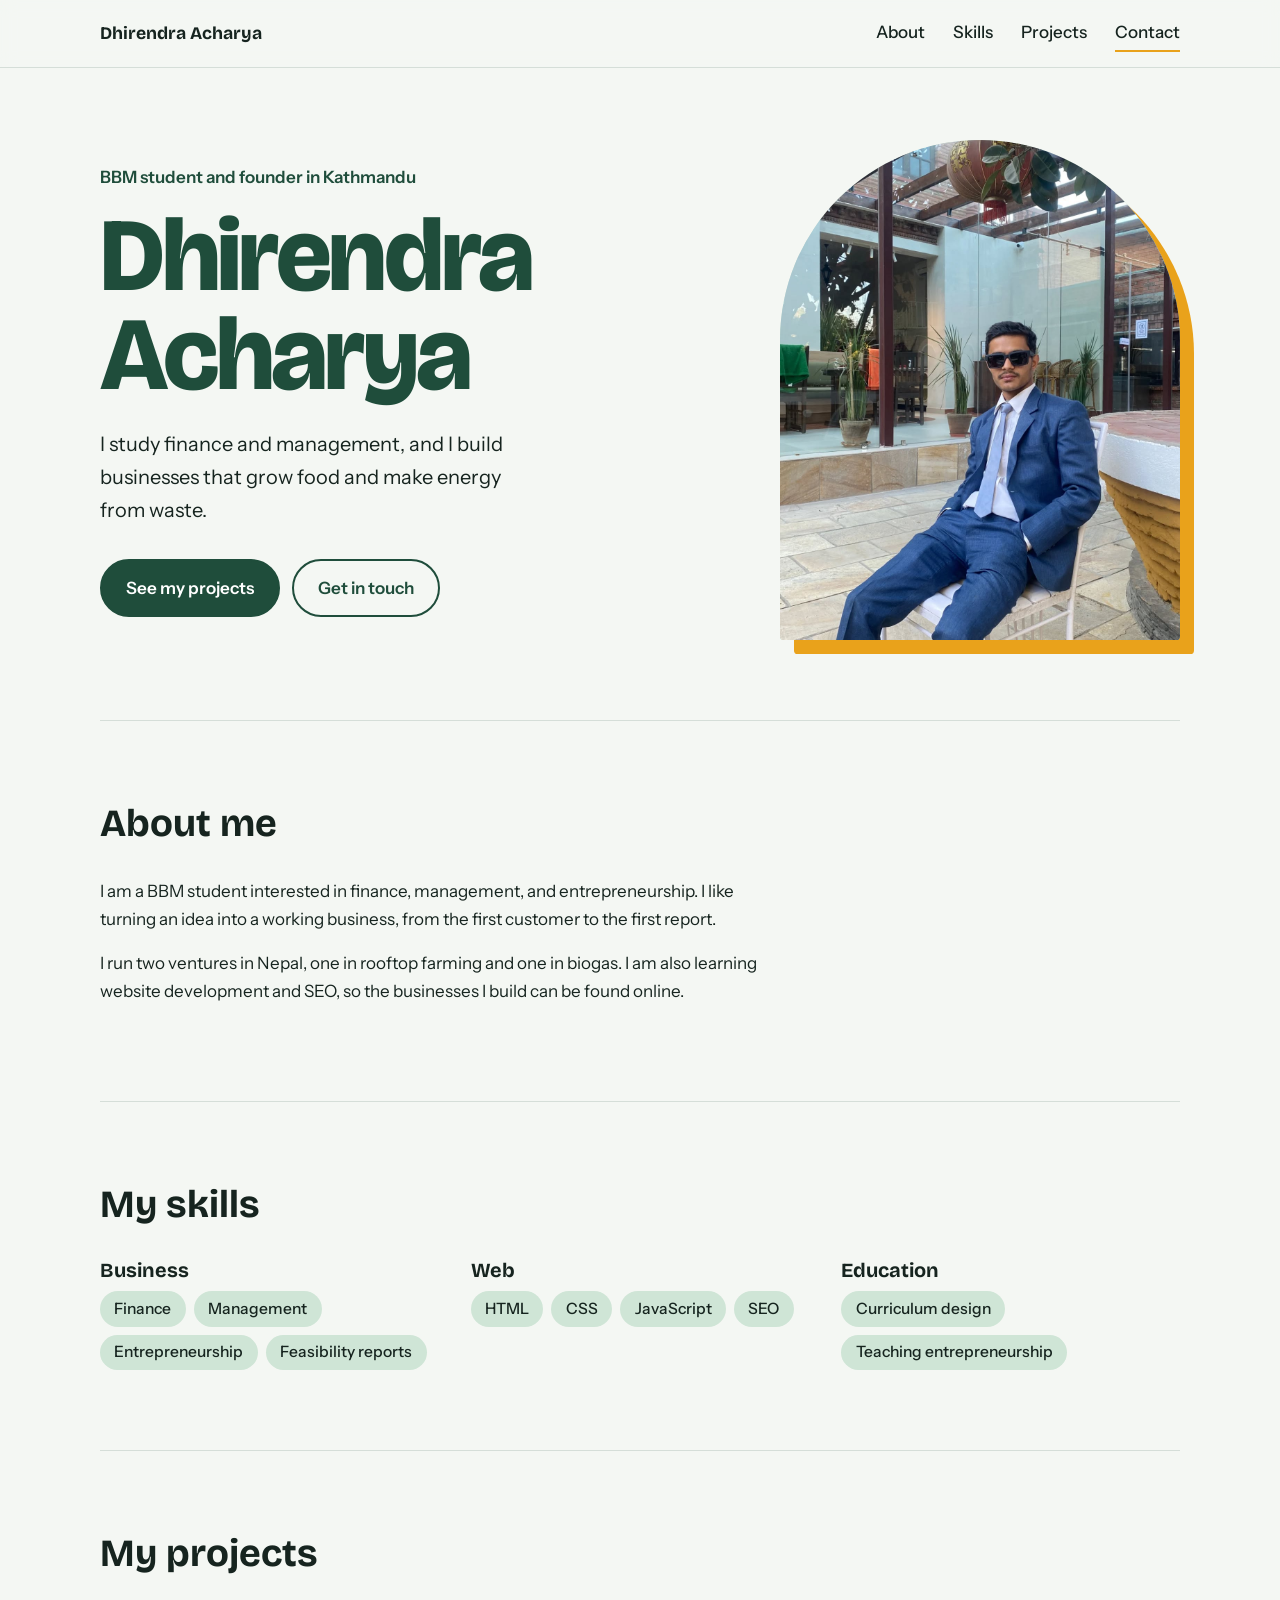
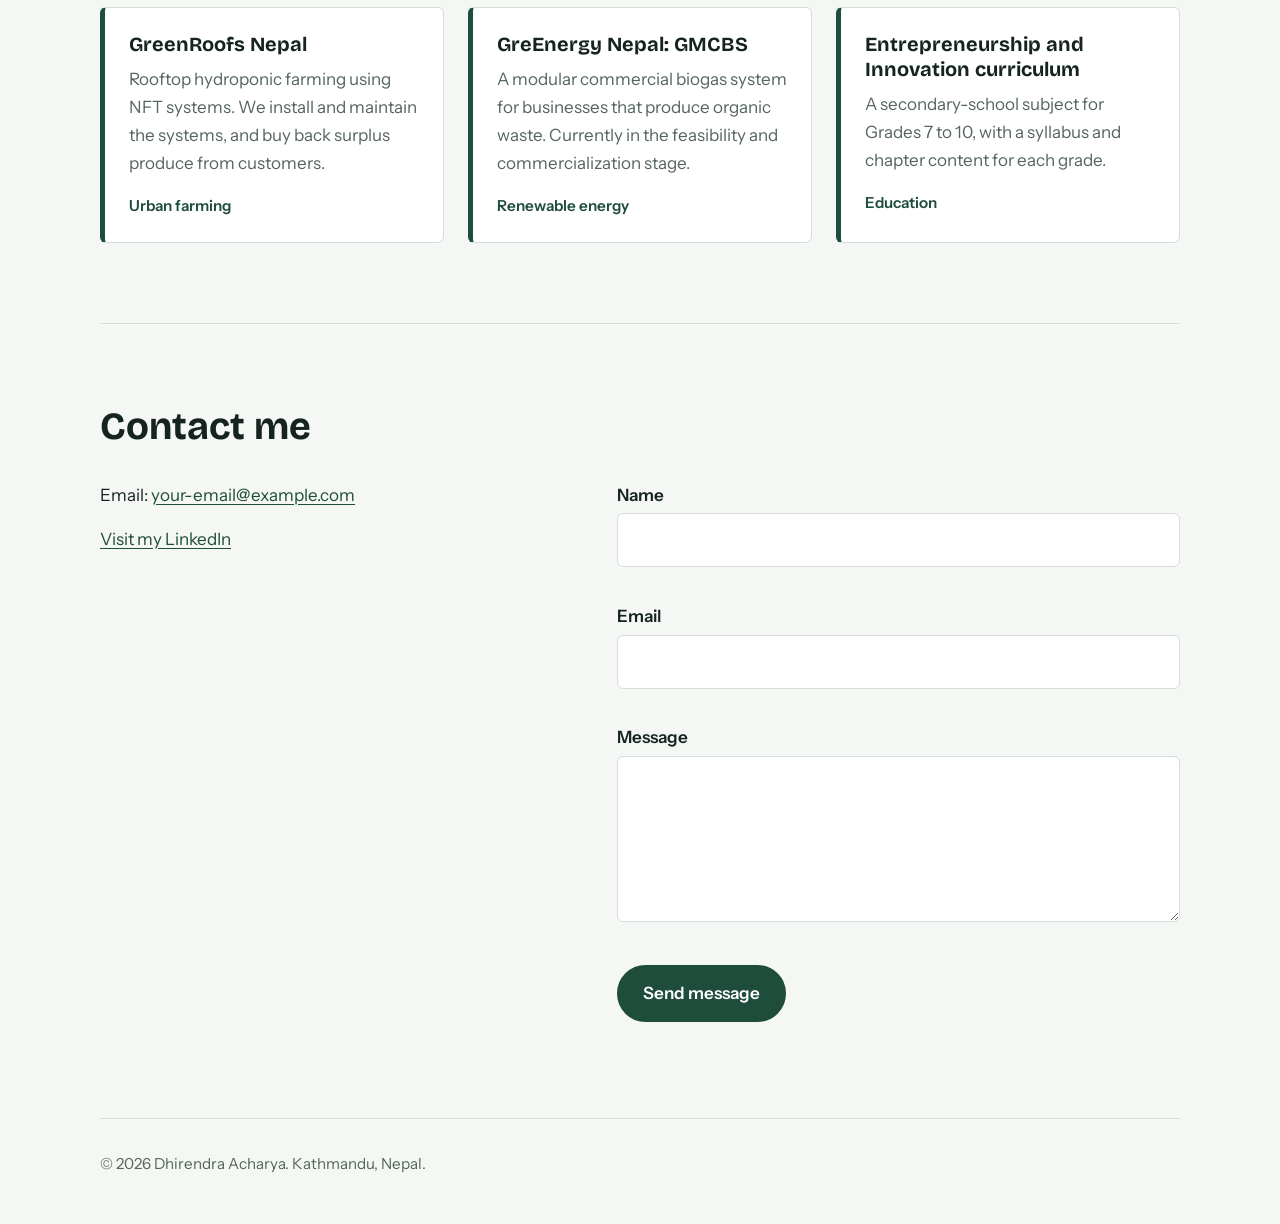
==== index.html @ 33b30f28 "Initial commit: portfolio website" ====
<!DOCTYPE html>
<html lang="en">
<head>
  <meta charset="UTF-8">
  <meta name="viewport" content="width=device-width, initial-scale=1">
  <title>Dhirendra Acharya | BBM Student and Founder, Kathmandu</title>
  <meta name="description" content="Portfolio of Dhirendra Acharya, a BBM student and entrepreneur in Kathmandu working in finance, management, and green technology.">
  <link rel="preconnect" href="https://fonts.googleapis.com">
  <link rel="preconnect" href="https://fonts.gstatic.com" crossorigin>
  <link href="https://fonts.googleapis.com/css2?family=Bricolage+Grotesque:opsz,wght@12..96,500;12..96,700;12..96,800&family=Instrument+Sans:wght@400;500;600&display=swap" rel="stylesheet">
  <link rel="stylesheet" href="style.css">
</head>
<body>

  <a class="skip" href="#main">Skip to content</a>

  <header class="site-header">
    <a class="brand" href="#top">Dhirendra Acharya</a>
    <button class="menu-btn" aria-expanded="false" aria-controls="nav">Menu</button>
    <nav id="nav" class="nav" aria-label="Main">
      <a href="#about">About</a>
      <a href="#skills">Skills</a>
      <a href="#projects">Projects</a>
      <a href="#contact">Contact</a>
    </nav>
  </header>

  <main id="main">

    <section class="hero" id="top">
      <div class="hero-text">
        <p class="hero-kicker">BBM student and founder in Kathmandu</p>
        <h1>Dhirendra<br>Acharya</h1>
        <p class="hero-lead">I study finance and management, and I build businesses that grow food and make energy from waste.</p>
        <div class="hero-actions">
          <a class="btn btn-primary" href="#projects">See my projects</a>
          <a class="btn btn-ghost" href="#contact">Get in touch</a>
        </div>
      </div>
      <figure class="portrait">
        <img src="profile/picture.jpg" alt="Photo of Dhirendra Acharya" width="420" height="520">
        <span class="portrait-fallback" aria-hidden="true">DA</span>
      </figure>
    </section>

    <section class="section" id="about">
      <h2>About me</h2>
      <div class="prose">
        <p>I am a BBM student interested in finance, management, and entrepreneurship. I like turning an idea into a working business, from the first customer to the first report.</p>
        <p>I run two ventures in Nepal, one in rooftop farming and one in biogas. I am also learning website development and SEO, so the businesses I build can be found online.</p>
      </div>
    </section>

    <section class="section" id="skills">
      <h2>My skills</h2>
      <div class="skill-groups">
        <div class="skill-group">
          <h3>Business</h3>
          <ul>
            <li>Finance</li>
            <li>Management</li>
            <li>Entrepreneurship</li>
            <li>Feasibility reports</li>
          </ul>
        </div>
        <div class="skill-group">
          <h3>Web</h3>
          <ul>
            <li>HTML</li>
            <li>CSS</li>
            <li>JavaScript</li>
            <li>SEO</li>
          </ul>
        </div>
        <div class="skill-group">
          <h3>Education</h3>
          <ul>
            <li>Curriculum design</li>
            <li>Teaching entrepreneurship</li>
          </ul>
        </div>
      </div>
    </section>

    <section class="section" id="projects">
      <h2>My projects</h2>
      <ul class="projects">
        <li class="project">
          <h3>GreenRoofs Nepal</h3>
          <p>Rooftop hydroponic farming using NFT systems. We install and maintain the systems, and buy back surplus produce from customers.</p>
          <p class="project-tag">Urban farming</p>
        </li>
        <li class="project">
          <h3>GreEnergy Nepal: GMCBS</h3>
          <p>A modular commercial biogas system for businesses that produce organic waste. Currently in the feasibility and commercialization stage.</p>
          <p class="project-tag">Renewable energy</p>
        </li>
        <li class="project">
          <h3>Entrepreneurship and Innovation curriculum</h3>
          <p>A secondary-school subject for Grades 7 to 10, with a syllabus and chapter content for each grade.</p>
          <p class="project-tag">Education</p>
        </li>
      </ul>
    </section>

    <section class="section" id="contact">
      <h2>Contact me</h2>
      <div class="contact-grid">
        <div class="prose">
          <p>Email: <a href="mailto:your-email@example.com">your-email@example.com</a></p>
          <p><a href="https://www.linkedin.com/" target="_blank" rel="noopener">Visit my LinkedIn</a></p>
        </div>
        <form id="contact-form" novalidate>
          <label for="name">Name</label>
          <input id="name" name="name" type="text" autocomplete="name" required>
          <p class="error" data-for="name"></p>

          <label for="email">Email</label>
          <input id="email" name="email" type="email" autocomplete="email" required>
          <p class="error" data-for="email"></p>

          <label for="message">Message</label>
          <textarea id="message" name="message" rows="5" required></textarea>
          <p class="error" data-for="message"></p>

          <button class="btn btn-primary" type="submit">Send message</button>
          <p class="form-status" role="status"></p>
        </form>
      </div>
    </section>

  </main>

  <footer class="site-footer">
    <p>&copy; <span id="year"></span> Dhirendra Acharya. Kathmandu, Nepal.</p>
  </footer>

  <script src="script.js"></script>
</body>
</html>
---- style.css ----
:root {
  --ink: #16241f;
  --muted: #55655e;
  --paper: #f4f7f3;
  --surface: #ffffff;
  --moss: #1f4d3b;
  --leaf: #cfe5d6;
  --marigold: #e9a21b;
  --line: #d5ded8;
  --error: #b3261e;

  --font-display: "Bricolage Grotesque", "Segoe UI", system-ui, sans-serif;
  --font-body: "Instrument Sans", "Segoe UI", system-ui, sans-serif;

  --wrap: 1080px;
}

*, *::before, *::after { box-sizing: border-box; }

html { scroll-behavior: smooth; scroll-padding-top: 5rem; }

body {
  margin: 0;
  font-family: var(--font-body);
  font-size: 1.0625rem;
  line-height: 1.65;
  color: var(--ink);
  background: var(--paper);
}

img { max-width: 100%; display: block; }

a { color: var(--moss); text-underline-offset: 3px; }
a:hover { color: var(--ink); }

:focus-visible {
  outline: 3px solid var(--marigold);
  outline-offset: 3px;
}

.skip {
  position: absolute;
  left: 1rem;
  top: -4rem;
  background: var(--ink);
  color: #fff;
  padding: .6rem 1rem;
  border-radius: 6px;
  z-index: 100;
}
.skip:focus { top: 1rem; }

/* Header */
.site-header {
  position: sticky;
  top: 0;
  z-index: 50;
  display: flex;
  align-items: center;
  justify-content: space-between;
  padding: .9rem max(1.25rem, calc((100% - var(--wrap)) / 2));
  background: rgba(244, 247, 243, .92);
  backdrop-filter: blur(8px);
  border-bottom: 1px solid var(--line);
}

.brand {
  font-family: var(--font-display);
  font-weight: 700;
  font-size: 1.1rem;
  color: var(--ink);
  text-decoration: none;
}

.nav { display: flex; gap: 1.75rem; }
.nav a {
  color: var(--ink);
  text-decoration: none;
  font-weight: 500;
  padding: .25rem 0;
  border-bottom: 2px solid transparent;
}
.nav a:hover,
.nav a.active { border-bottom-color: var(--marigold); }

.menu-btn {
  display: none;
  font: inherit;
  font-weight: 600;
  background: none;
  border: 1.5px solid var(--ink);
  border-radius: 999px;
  padding: .35rem 1rem;
  color: var(--ink);
  cursor: pointer;
}

/* Layout */
.hero, .section, .site-footer {
  width: min(var(--wrap), 100% - 2.5rem);
  margin-inline: auto;
}

.section { padding: 5rem 0; border-top: 1px solid var(--line); }

h2 {
  font-family: var(--font-display);
  font-weight: 700;
  font-size: clamp(1.8rem, 3.5vw, 2.4rem);
  line-height: 1.15;
  margin: 0 0 2rem;
}

h3 {
  font-family: var(--font-display);
  font-weight: 700;
  font-size: 1.25rem;
  line-height: 1.25;
  margin: 0 0 .5rem;
}

.prose { max-width: 62ch; }
.prose p { margin: 0 0 1rem; }

/* Hero: the one memorable element is the arched portrait */
.hero {
  display: grid;
  grid-template-columns: 1.3fr 1fr;
  align-items: center;
  gap: 3rem;
  padding: 4.5rem 0 5rem;
}

.hero-kicker {
  margin: 0 0 1rem;
  color: var(--moss);
  font-weight: 600;
}

.hero h1 {
  font-family: var(--font-display);
  font-weight: 800;
  font-size: clamp(3.2rem, 9vw, 6.5rem);
  line-height: .95;
  letter-spacing: -.03em;
  margin: 0 0 1.5rem;
  color: var(--moss);
}

.hero-lead {
  font-size: 1.25rem;
  max-width: 34ch;
  margin: 0 0 2rem;
}

.hero-actions { display: flex; flex-wrap: wrap; gap: .75rem; }

.portrait {
  position: relative;
  margin: 0;
  aspect-ratio: 4 / 5;
  max-width: 400px;
  width: 100%;
  justify-self: end;
  background: var(--leaf);
  border-radius: 999px 999px 18px 18px;
  overflow: hidden;
  box-shadow: 14px 14px 0 var(--marigold);
}

.portrait img {
  position: relative;
  z-index: 1;
  width: 100%;
  height: 100%;
  object-fit: cover;
}

.portrait-fallback {
  position: absolute;
  inset: 0;
  display: grid;
  place-items: center;
  font-family: var(--font-display);
  font-weight: 800;
  font-size: 5rem;
  color: var(--moss);
}

/* Buttons */
.btn {
  display: inline-block;
  font: inherit;
  font-weight: 600;
  padding: .8rem 1.5rem;
  border-radius: 999px;
  border: 2px solid var(--moss);
  text-decoration: none;
  cursor: pointer;
  transition: background-color .2s, color .2s;
}
.btn-primary { background: var(--moss); color: #fff; }
.btn-primary:hover { background: var(--ink); border-color: var(--ink); color: #fff; }
.btn-ghost { background: transparent; color: var(--moss); }
.btn-ghost:hover { background: var(--leaf); color: var(--ink); }

/* Skills */
.skill-groups {
  display: grid;
  grid-template-columns: repeat(auto-fit, minmax(220px, 1fr));
  gap: 2rem;
}

.skill-group ul {
  list-style: none;
  margin: 0;
  padding: 0;
  display: flex;
  flex-wrap: wrap;
  gap: .5rem;
}

.skill-group li {
  background: var(--leaf);
  color: var(--ink);
  padding: .3rem .9rem;
  border-radius: 999px;
  font-weight: 500;
  font-size: .975rem;
}

/* Projects */
.projects {
  list-style: none;
  margin: 0;
  padding: 0;
  display: grid;
  grid-template-columns: repeat(auto-fit, minmax(280px, 1fr));
  gap: 1.5rem;
}

.project {
  background: var(--surface);
  border: 1px solid var(--line);
  border-left: 5px solid var(--moss);
  border-radius: 6px;
  padding: 1.5rem;
}

.project p { margin: 0 0 1rem; color: var(--muted); }
.project .project-tag {
  margin: 0;
  color: var(--moss);
  font-weight: 600;
  font-size: .95rem;
}

/* Contact */
.contact-grid {
  display: grid;
  grid-template-columns: 1fr 1.2fr;
  gap: 3rem;
  align-items: start;
}

form label { display: block; font-weight: 600; margin-bottom: .3rem; }

form input,
form textarea {
  width: 100%;
  font: inherit;
  padding: .75rem .9rem;
  color: var(--ink);
  background: var(--surface);
  border: 1.5px solid var(--line);
  border-radius: 6px;
}
form input:focus,
form textarea:focus { border-color: var(--moss); }
form input[aria-invalid="true"],
form textarea[aria-invalid="true"] { border-color: var(--error); }

.error {
  min-height: 1.4rem;
  margin: .25rem 0 .5rem;
  color: var(--error);
  font-size: .9rem;
}

.form-status { margin: 1rem 0 0; font-weight: 500; color: var(--moss); }

/* Footer */
.site-footer {
  padding: 2rem 0 3rem;
  border-top: 1px solid var(--line);
  color: var(--muted);
  font-size: .95rem;
}
.site-footer p { margin: 0; }

/* Responsive */
@media (max-width: 800px) {
  .menu-btn { display: inline-block; }

  .nav {
    display: none;
    position: absolute;
    top: 100%;
    left: 0;
    right: 0;
    flex-direction: column;
    gap: 0;
    background: var(--paper);
    border-bottom: 1px solid var(--line);
    padding: .5rem 1.25rem 1rem;
  }
  .nav.open { display: flex; }
  .nav a { padding: .75rem 0; border-bottom: 1px solid var(--line); }

  .hero { grid-template-columns: 1fr; padding-top: 2.5rem; }
  .portrait { justify-self: start; max-width: 320px; order: -1; }
  .contact-grid { grid-template-columns: 1fr; gap: 2rem; }
  .section { padding: 3.5rem 0; }
}

@media (prefers-reduced-motion: reduce) {
  html { scroll-behavior: auto; }
  * { transition: none !important; }
}
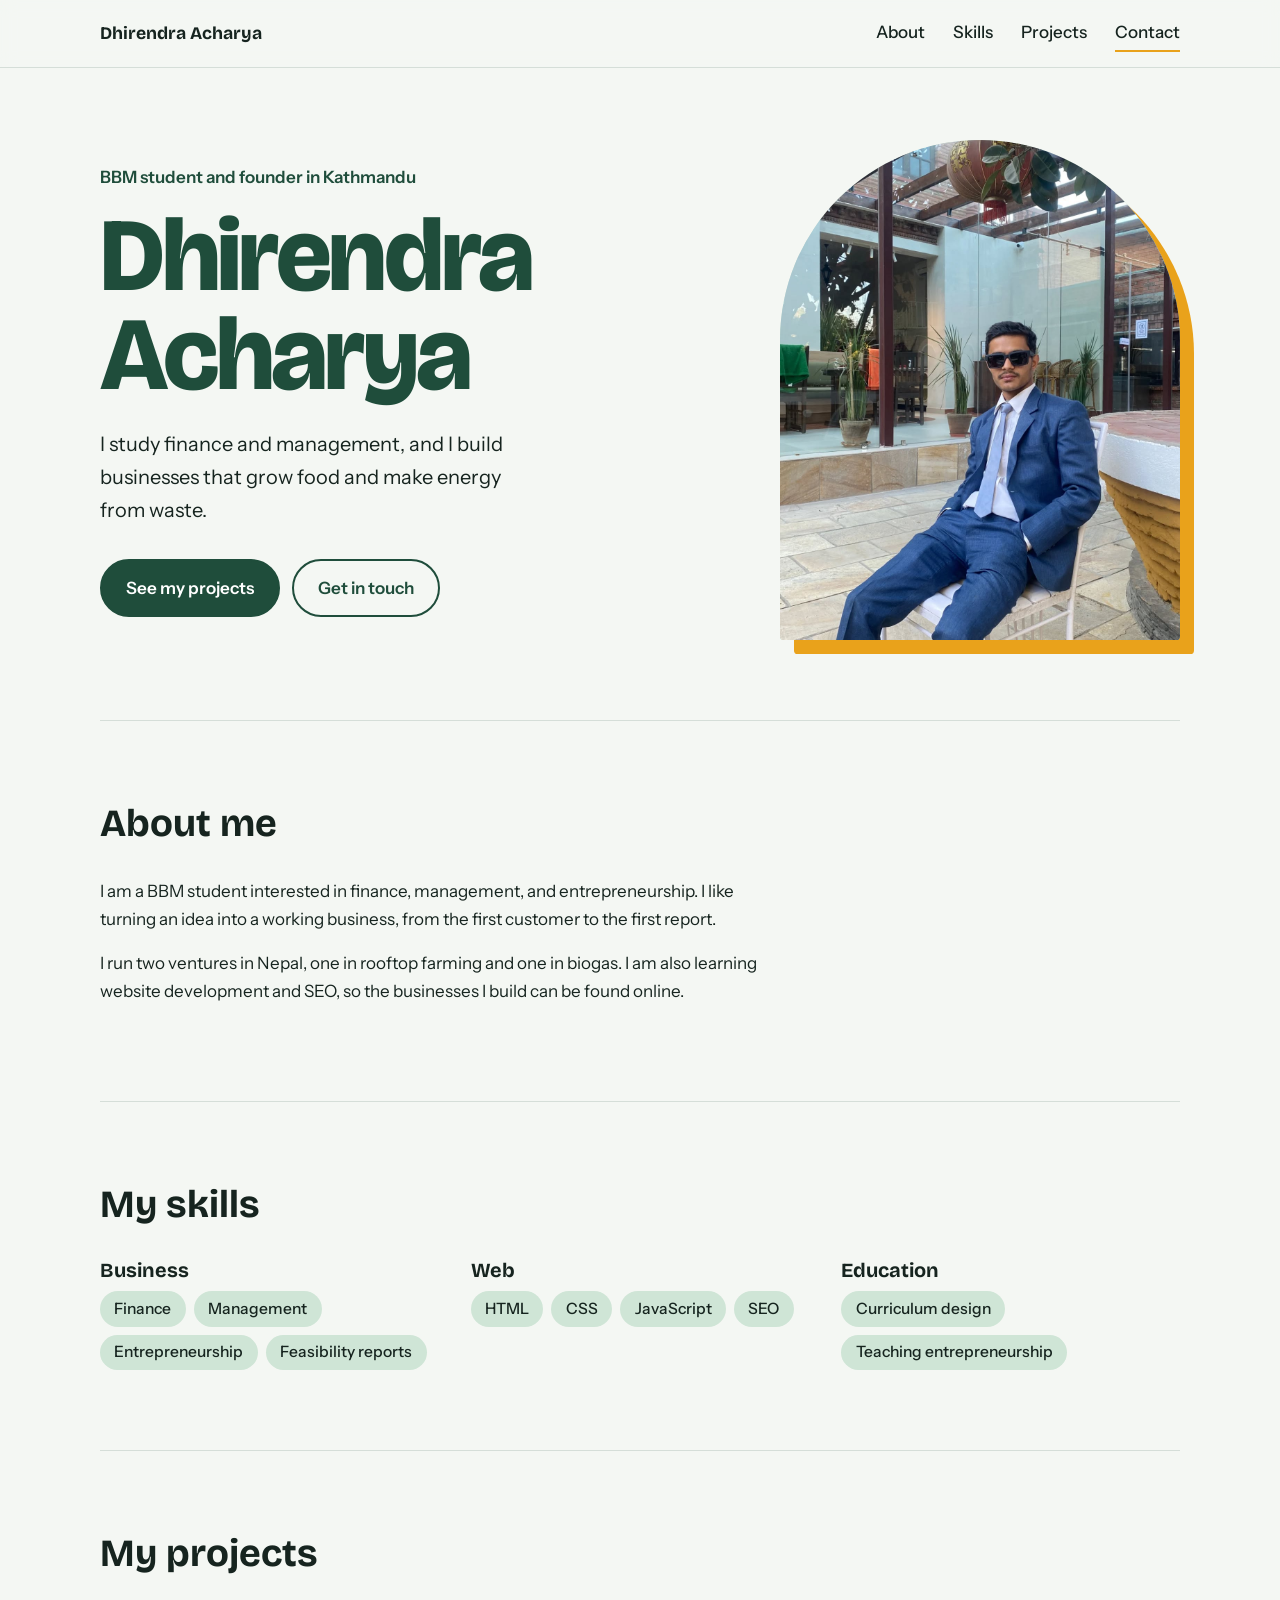
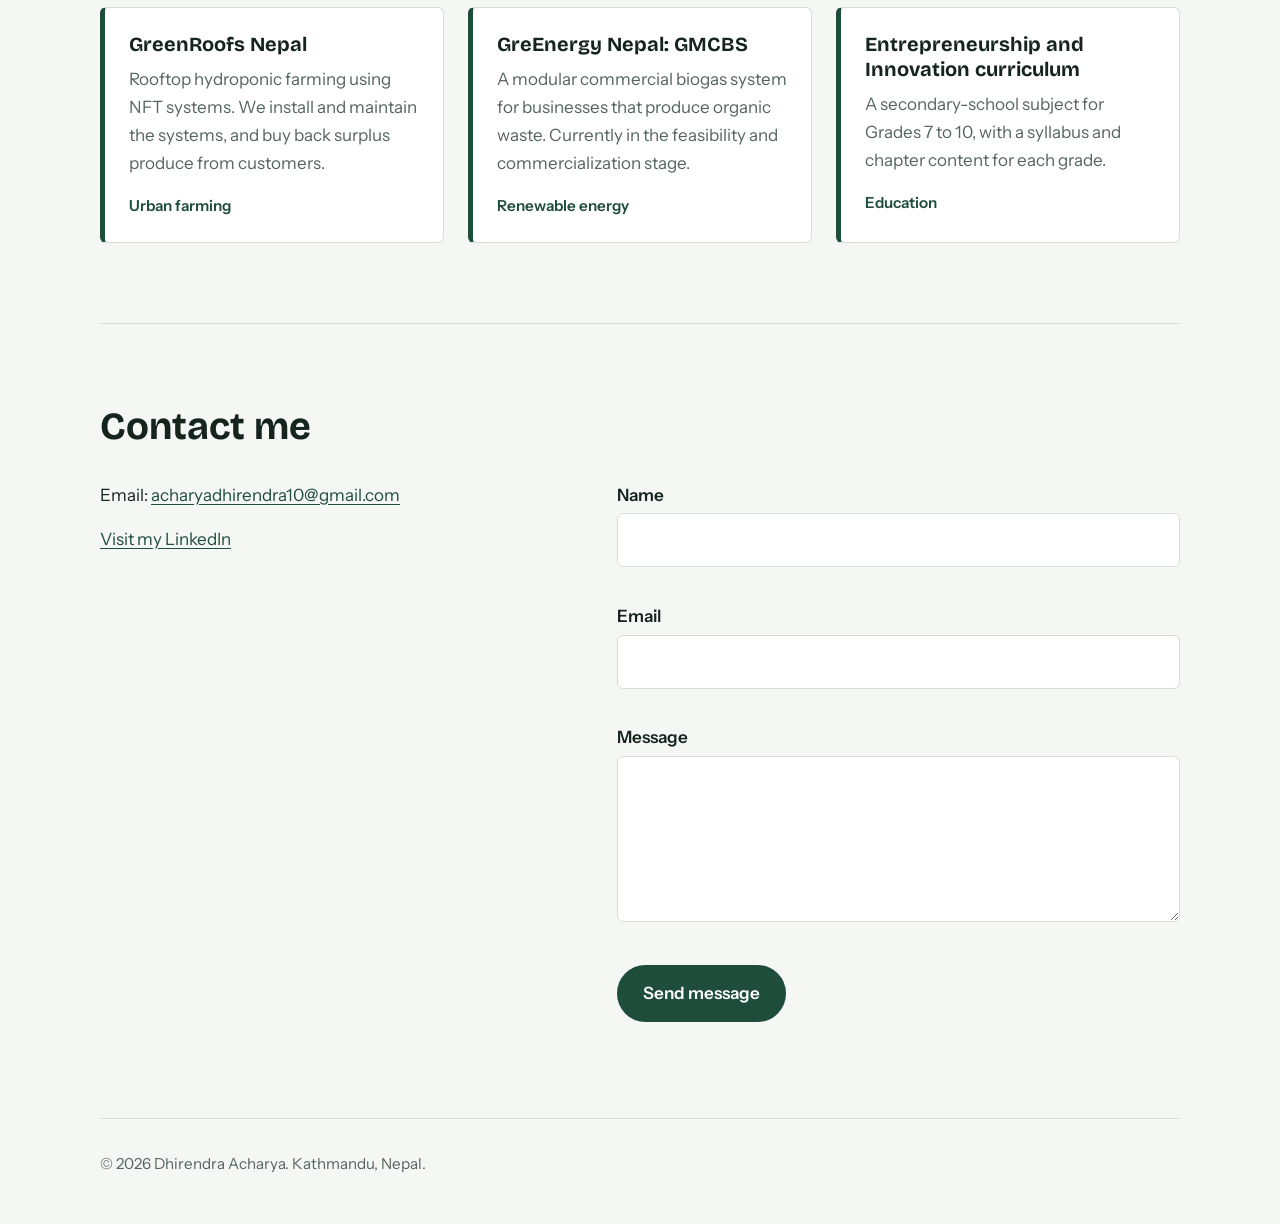
==== commit b0a3c418: "Fix contact links" ====
--- a/index.html
+++ b/index.html
@@ -20,7 +20,7 @@
     <nav id="nav" class="nav" aria-label="Main">
       <a href="#about">About</a>
       <a href="#skills">Skills</a>
-      <a href="#projects">Projects</a>
+      <a href="projects.html">Projects</a>
       <a href="#contact">Contact</a>
     </nav>
   </header>
@@ -107,8 +107,8 @@
       <h2>Contact me</h2>
       <div class="contact-grid">
         <div class="prose">
-          <p>Email: <a href="mailto:your-email@example.com">your-email@example.com</a></p>
-          <p><a href="https://www.linkedin.com/" target="_blank" rel="noopener">Visit my LinkedIn</a></p>
+          <p>Email: <a href="https://mail.google.com/mail/?view=cm&fs=1&to=acharyadhirendra10@gmail.com&su=Hello%20Dhirendra" target="_blank" rel="noopener">acharyadhirendra10@gmail.com</a></p>
+          <p><a href="https://www.linkedin.com/in/acharyadhirendra" target="_blank" rel="noopener">Visit my LinkedIn</a></p>
         </div>
         <form id="contact-form" novalidate>
           <label for="name">Name</label>
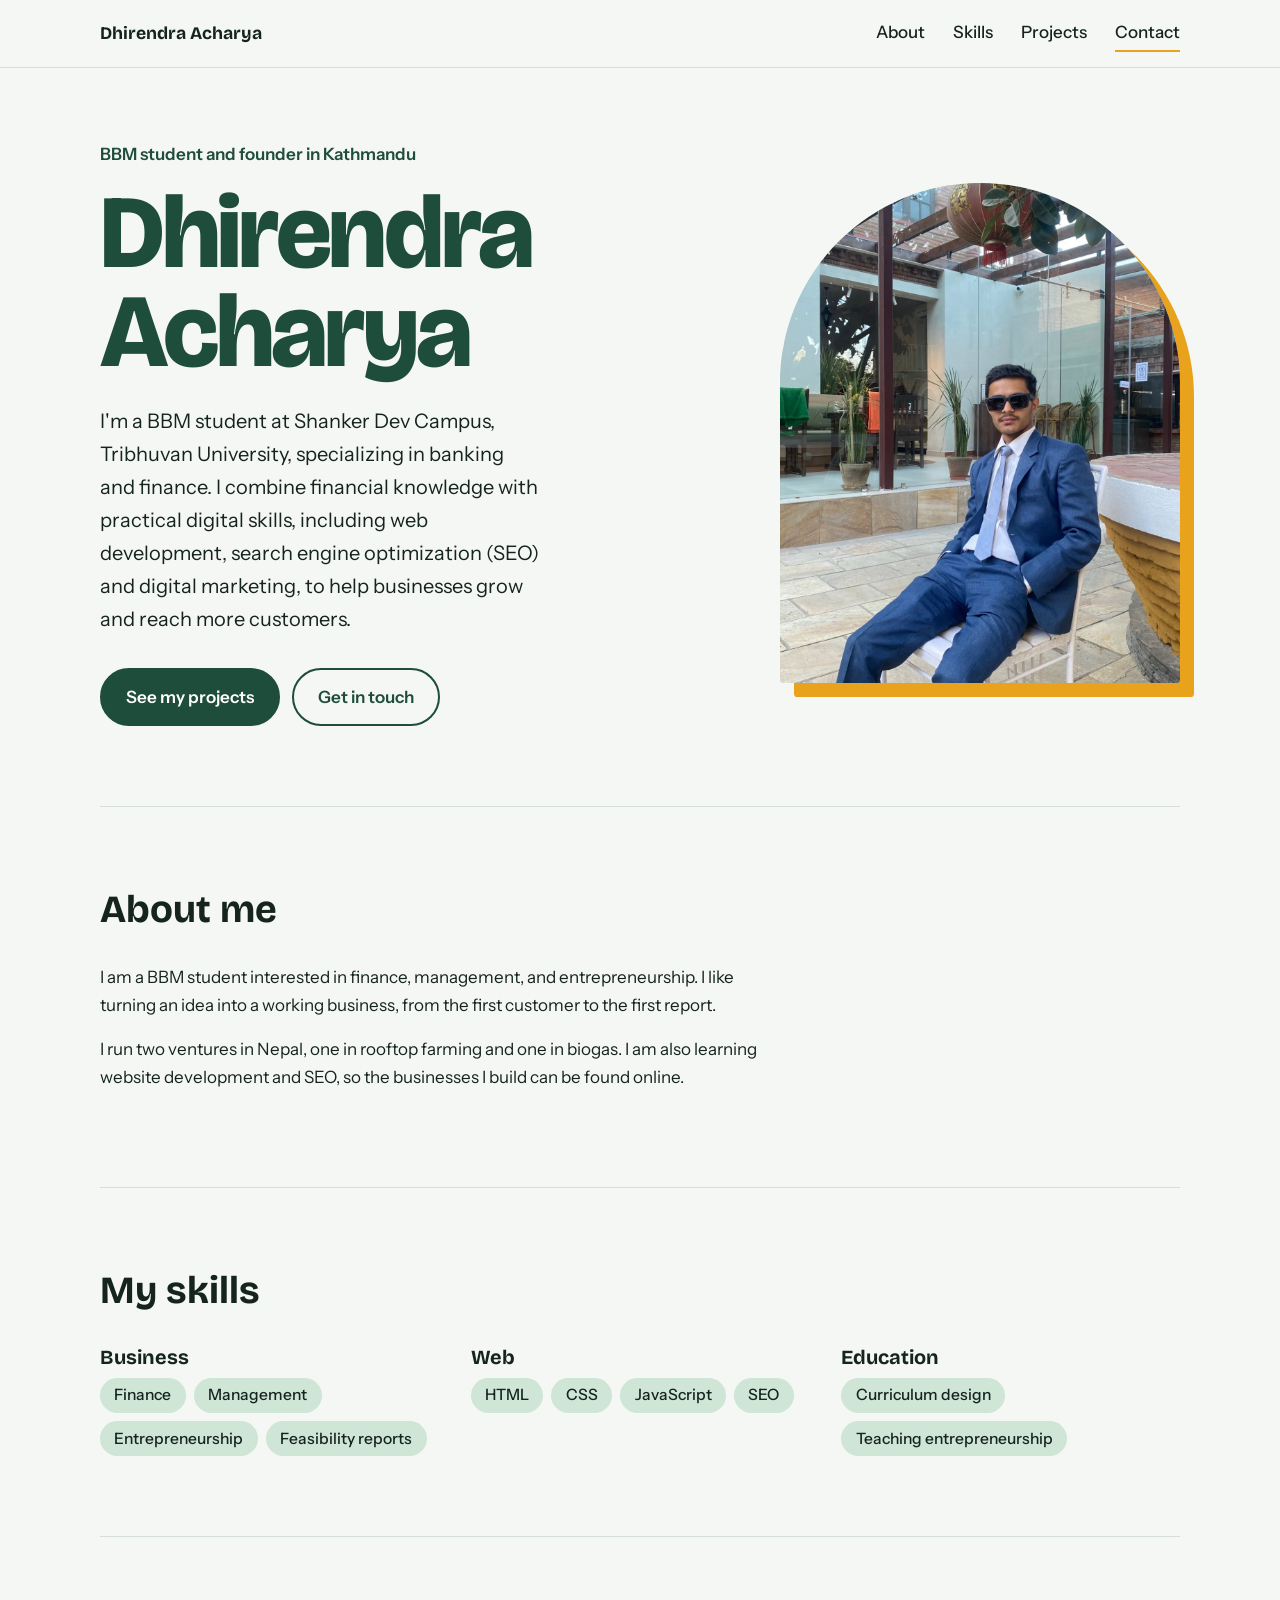
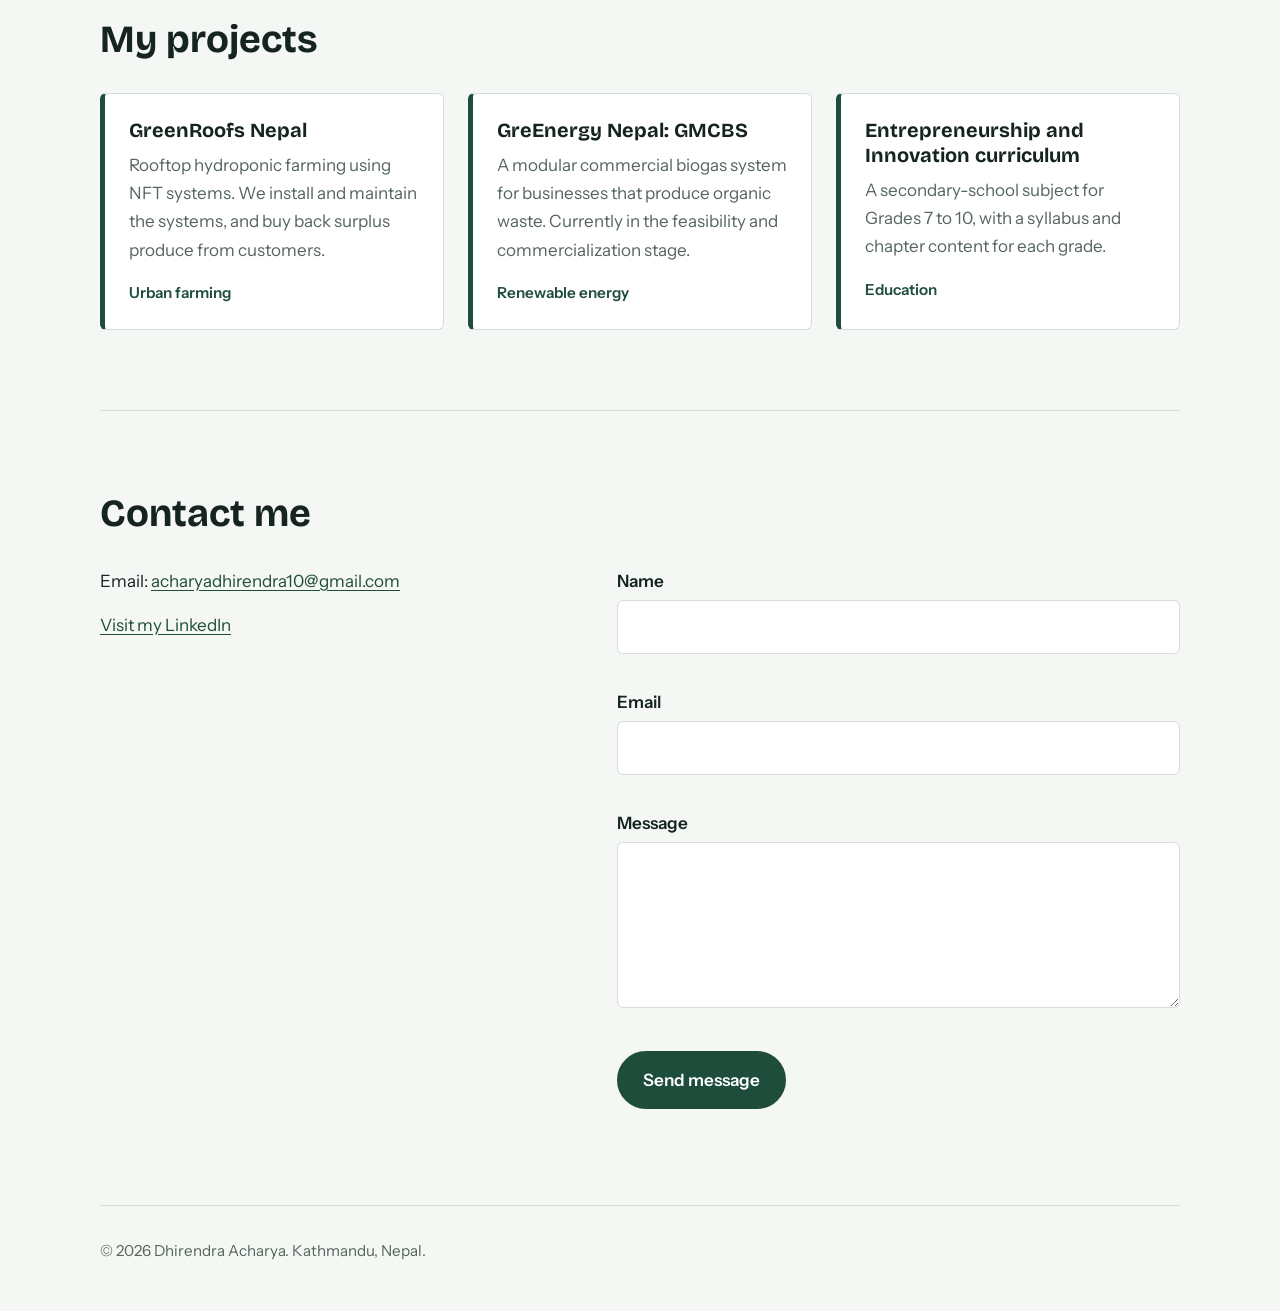
==== commit c247685b: "Hero section updated" ====
--- a/index.html
+++ b/index.html
@@ -31,7 +31,7 @@
       <div class="hero-text">
         <p class="hero-kicker">BBM student and founder in Kathmandu</p>
         <h1>Dhirendra<br>Acharya</h1>
-        <p class="hero-lead">I study finance and management, and I build businesses that grow food and make energy from waste.</p>
+        <p class="hero-lead">I'm a BBM student at Shanker Dev Campus, Tribhuvan University, specializing in banking and finance. I combine financial knowledge with practical digital skills, including web development, search engine optimization (SEO) and digital marketing, to help businesses grow and reach more customers.</p>
         <div class="hero-actions">
           <a class="btn btn-primary" href="#projects">See my projects</a>
           <a class="btn btn-ghost" href="#contact">Get in touch</a>
